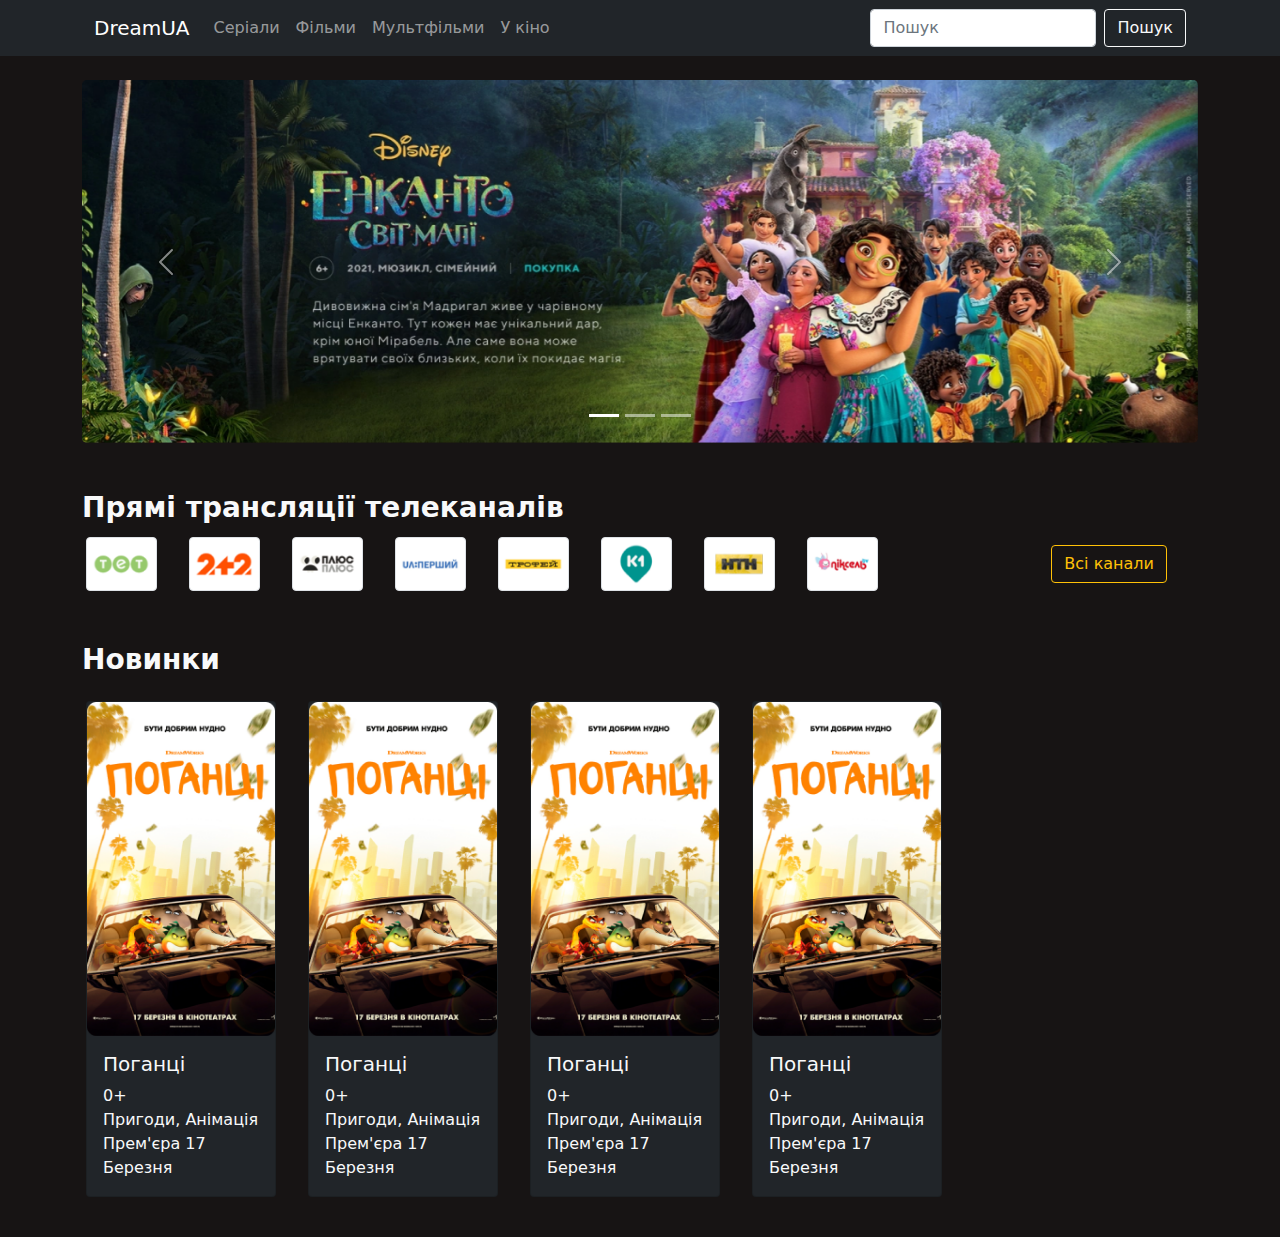
==== index.html @ 16dbdd91 "films site html" ====
<!DOCTYPE html>
<html lang="en">
<head>
  <meta charset="UTF-8">
  <link href="static/css/bootstrap.min.css" rel="stylesheet">
  <link href="static/css/main.css" rel="stylesheet">
  <script src="https://cdn.jsdelivr.net/npm/bootstrap@5.0.0-beta3/dist/js/bootstrap.bundle.min.js"
          integrity="sha384-JEW9xMcG8R+pH31jmWH6WWP0WintQrMb4s7ZOdauHnUtxwoG2vI5DkLtS3qm9Ekf"
          crossorigin="anonymous"></script>

  <title>DreamUA</title>
</head>
<body>
<header class="bg-dark">
  <div class="container">
    <nav class="navbar navbar-expand-sm navbar-dark bg-dark">
      <div class="container">
        <a class="navbar-brand" href="index.html">DreamUA</a>
        <ul class="navbar-nav me-auto">
          <li class="nav-item">
            <a class="nav-link" href="search.html">Серіали</a>
          </li>
          <li class="nav-item">
            <a class="nav-link" href="search.html">Фільми</a>
          </li>
          <li class="nav-item">
            <a class="nav-link" href="search.html">Мультфільми</a>
          </li>
          <li class="nav-item">
            <a class="nav-link" href="search.html">У кіно</a>
          </li>
        </ul>
        <form class="d-flex">
          <input class="form-control me-2" type="search" placeholder="Пошук" aria-label="Search">
          <button class="btn btn-outline-light" type="submit">Пошук</button>
        </form>
      </div>
    </nav>
  </div>
</header>
<div class="container mt-4 mb-4">
  <div id="filmsCarousel" class="carousel slide" data-bs-ride="carousel">
    <div class="carousel-indicators">
      <button type="button" data-bs-target="#filmsCarousel" data-bs-slide-to="0" class="active"
              aria-current="true" aria-label="Slide 1"></button>
      <button type="button" data-bs-target="#filmsCarousel" data-bs-slide-to="1"
              aria-label="Slide 2"></button>
      <button type="button" data-bs-target="#filmsCarousel" data-bs-slide-to="2"
              aria-label="Slide 3"></button>
    </div>
    <div class="carousel-inner rounded-3">
      <div class="carousel-item active" data-bs-interval="10000">
        <img src="static/image/carousel/carousel1.png" class="d-block w-100" alt="...">
      </div>
      <div class="carousel-item" data-bs-interval="2000">
        <img src="static/image/carousel/carousel2.png" class="d-block w-100" alt="...">
      </div>
      <div class="carousel-item">
        <img src="static/image/carousel/carousel3.png" class="d-block w-100" alt="...">
      </div>
    </div>
    <button class="carousel-control-prev" type="button" data-bs-target="#filmsCarousel"
            data-bs-slide="prev">
      <span class="carousel-control-prev-icon" aria-hidden="true"></span>
      <span class="visually-hidden">Previous</span>
    </button>
    <button class="carousel-control-next" type="button" data-bs-target="#filmsCarousel"
            data-bs-slide="next">
      <span class="carousel-control-next-icon" aria-hidden="true"></span>
      <span class="visually-hidden">Next</span>
    </button>
  </div>
  <h3 class="fw-bolder text-light mt-5">Прямі трансляції телеканалів</h3>
  <div class="row mt-1 items d-flex align-items-sm-center">
    <div class="col-lg-1 col-md-2 col-sm-3 m-md-1 mb-1">
      <a href="#">
        <img src="static/image/channel/channel4.png" alt="..." class="img-thumbnail">
      </a>
    </div>
    <div class="col-lg-1 col-md-2 col-sm-3 m-md-1 mb-1">
      <a href="#">
        <img src="static/image/channel/channel5.png" alt="..." class="img-thumbnail">
      </a>
    </div>
    <div class="col-lg-1 col-md-2 col-sm-3 m-md-1 mb-1">
      <a href="#">
        <img src="static/image/channel/channel6.png" alt="..." class="img-thumbnail">
      </a>
    </div>
    <div class="col-lg-1 col-md-2 col-sm-3 m-md-1 mb-1">
      <a href="#">
        <img src="static/image/channel/channel7.png" alt="..." class="img-thumbnail">
      </a>
    </div>
    <div class="col-lg-1 col-md-2 col-sm-3 m-md-1 mb-1">
      <a href="#">
        <img src="static/image/channel/channel8.png" alt="..." class="img-thumbnail">
      </a>
    </div>
    <div class="col-lg-1 col-md-2 col-sm-3 m-md-1 mb-1">
      <a href="#">
        <img src="static/image/channel/channel9.png" alt="..." class="img-thumbnail">
      </a>
    </div>
    <div class="col-lg-1 col-md-2 col-sm-3 m-md-1 mb-1">
      <a href="#">
        <img src="static/image/channel/channel10.png" alt="..." class="img-thumbnail">
      </a>
    </div>
    <div class="col-lg-1 col-md-2 col-sm-3 m-md-1 mb-1">
      <a href="#">
        <img src="static/image/channel/channel11.png" alt="..." class="img-thumbnail">
      </a>
    </div>
    <div class="col-lg-3 col-md-3 col-sm-4">
      <a href="#" class="btn btn-outline-warning float-lg-end float-sm-none">Всі канали</a>
    </div>
  </div>
  <h3 class="fw-bolder text-light mt-5">Новинки</h3>
  <div class="row">
    <div class="card p-0 bg-dark col-lg-2 m-md-3">
      <img src="static/image/newFilms/newFilms1.png" alt="Card image cap">
      <div class="card-body">
        <h5 class="card-title text-light">Поганці</h5>
        <p class="card-text text-light">0+ <br>
          Пригоди, Анімація <br>
          Прем'єра 17 Березня
        </p>
      </div>
    </div>
    <div class="card p-0 bg-dark col-lg-2 m-md-3">
      <img src="static/image/newFilms/newFilms1.png" alt="Card image cap">
      <div class="card-body">
        <h5 class="card-title text-light">Поганці</h5>
        <p class="card-text text-light">0+ <br>
          Пригоди, Анімація <br>
          Прем'єра 17 Березня
        </p>
      </div>
    </div>
    <div class="card p-0 bg-dark col-lg-2 m-md-3">
      <img src="static/image/newFilms/newFilms1.png" alt="Card image cap">
      <div class="card-body">
        <h5 class="card-title text-light">Поганці</h5>
        <p class="card-text text-light">0+ <br>
          Пригоди, Анімація <br>
          Прем'єра 17 Березня
        </p>
      </div>
    </div>
    <div class="card p-0 bg-dark col-lg-2 m-md-3">
      <img src="static/image/newFilms/newFilms1.png" alt="Card image cap">
      <div class="card-body">
        <h5 class="card-title text-light">Поганці</h5>
        <p class="card-text text-light">0+ <br>
          Пригоди, Анімація <br>
          Прем'єра 17 Березня
        </p>
      </div>
    </div>
  </div>
</div>
</body>
</html>
---- static/css/main.css ----
body {
  background-color: #171414;
}

.side-bar {
  background-color: #d2d2d2;
}
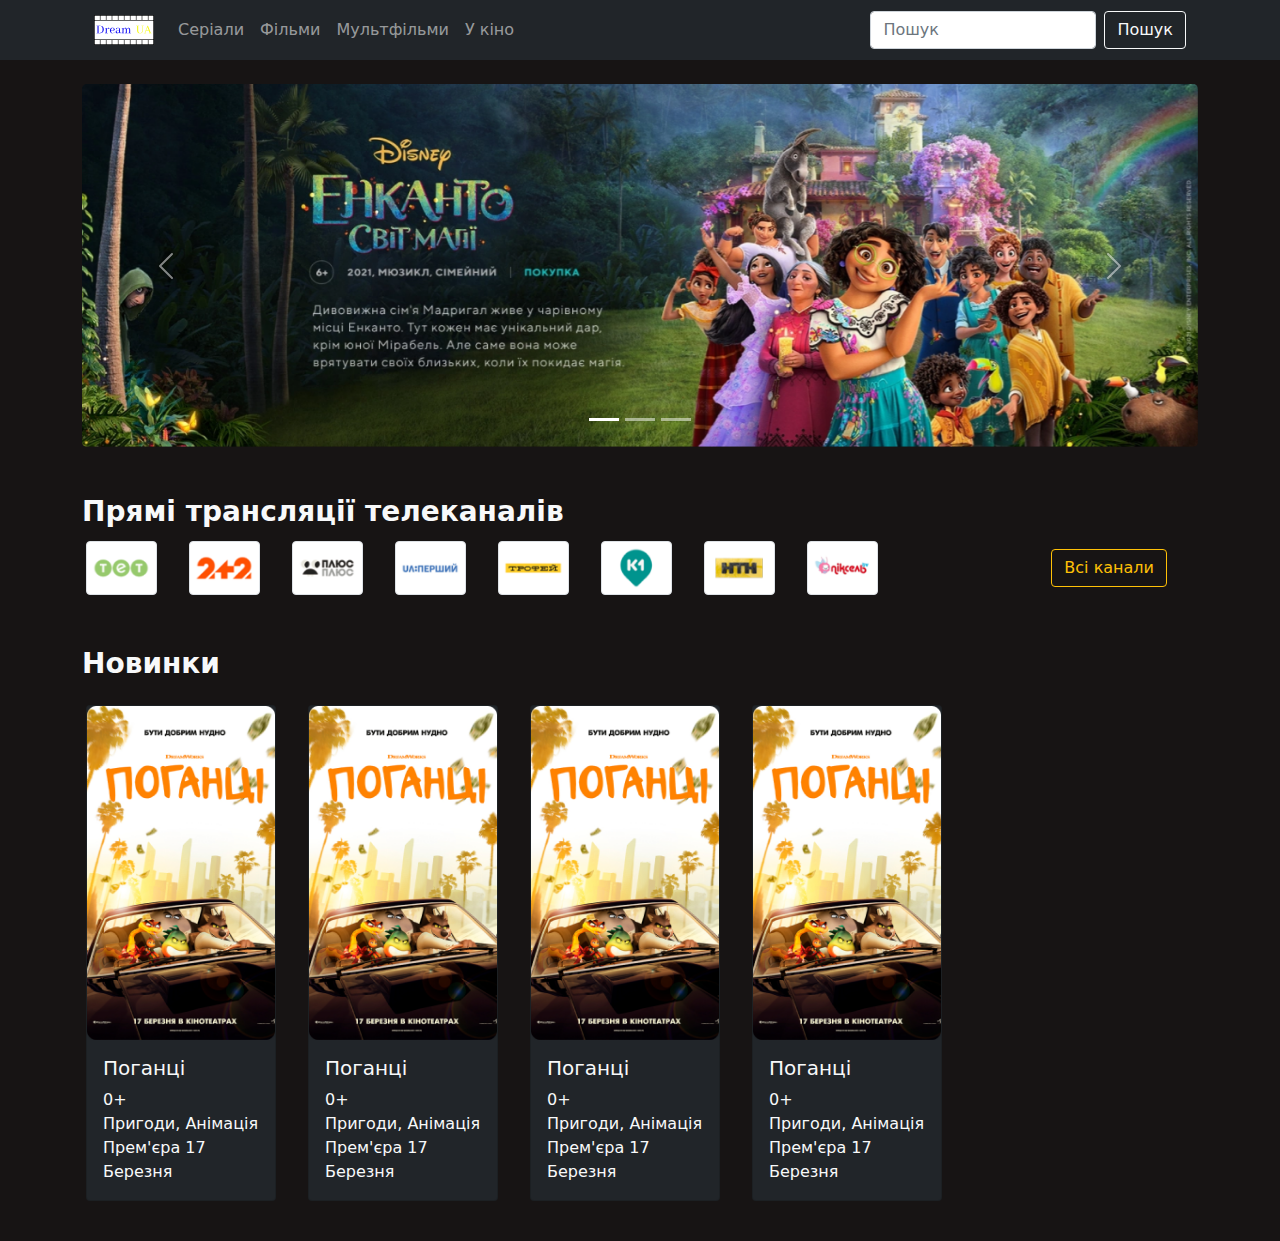
==== commit f3ca0ac3: "logo added" ====
--- a/index.html
+++ b/index.html
@@ -4,6 +4,7 @@
   <meta charset="UTF-8">
   <link href="static/css/bootstrap.min.css" rel="stylesheet">
   <link href="static/css/main.css" rel="stylesheet">
+  <link rel="shortcut icon" type="image/x-icon" href="static/image/logo/DreamUA.svg"/>
   <script src="https://cdn.jsdelivr.net/npm/bootstrap@5.0.0-beta3/dist/js/bootstrap.bundle.min.js"
           integrity="sha384-JEW9xMcG8R+pH31jmWH6WWP0WintQrMb4s7ZOdauHnUtxwoG2vI5DkLtS3qm9Ekf"
           crossorigin="anonymous"></script>
@@ -15,7 +16,9 @@
   <div class="container">
     <nav class="navbar navbar-expand-sm navbar-dark bg-dark">
       <div class="container">
-        <a class="navbar-brand" href="index.html">DreamUA</a>
+        <a class="navbar-brand" href="index.html">
+          <img src="static/image/logo/DreamUA.svg" alt="" width="60" height="34">
+        </a>
         <ul class="navbar-nav me-auto">
           <li class="nav-item">
             <a class="nav-link" href="search.html">Серіали</a>
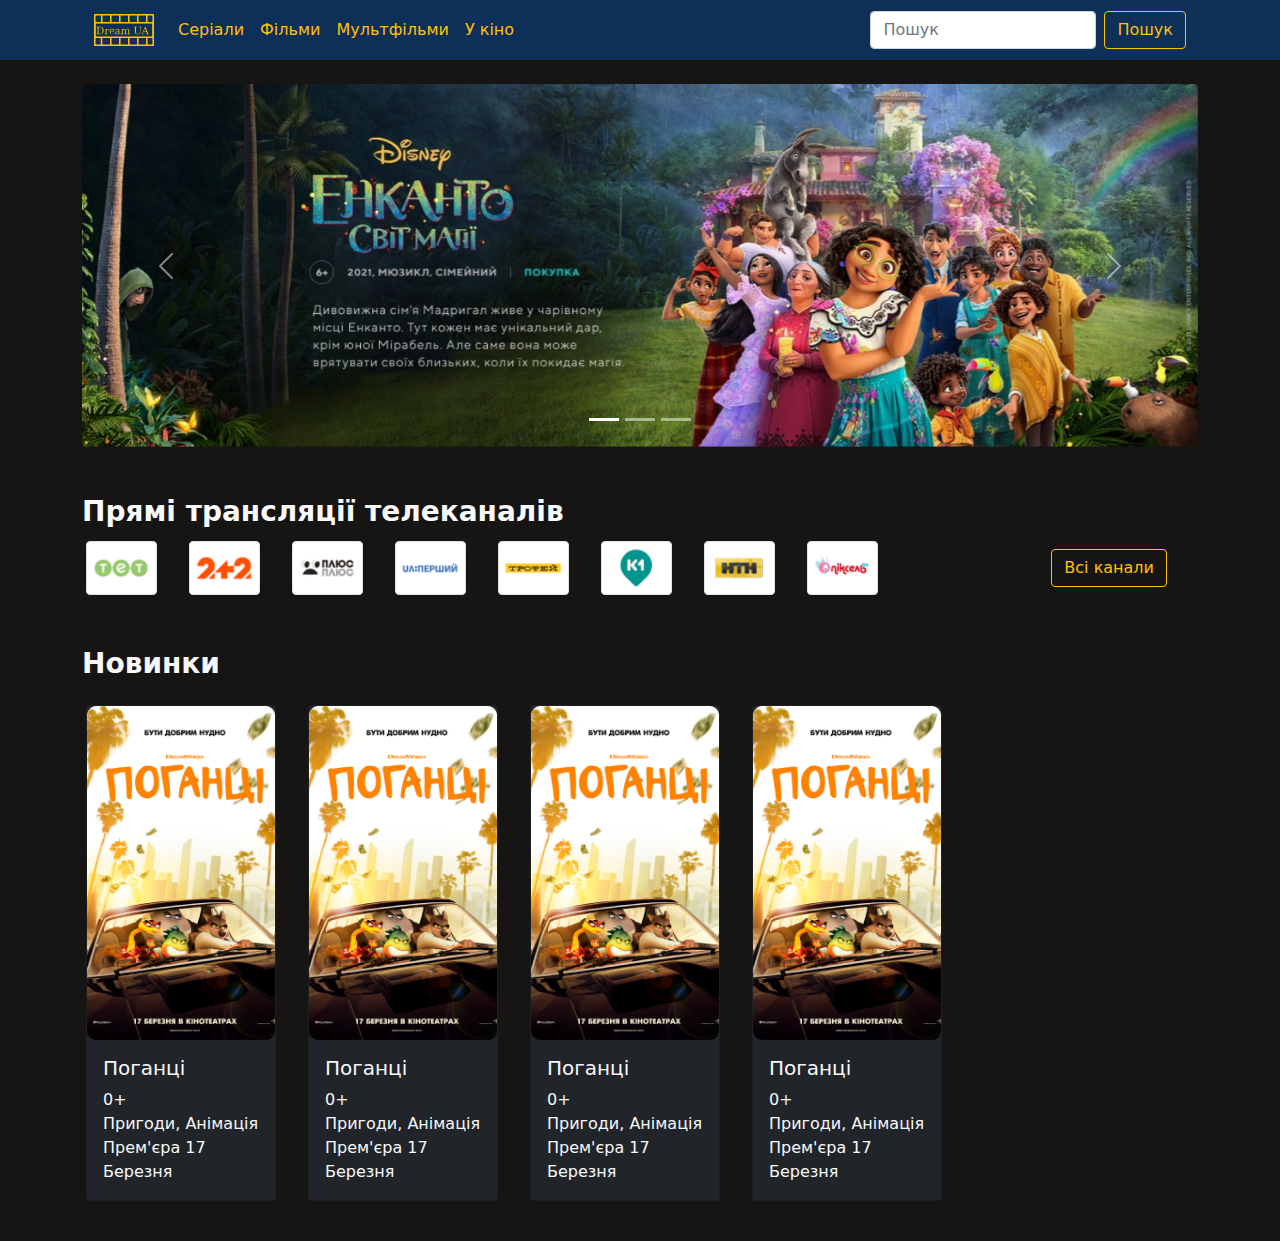
==== commit 4710ede3: "navbar edit" ====
--- a/index.html
+++ b/index.html
@@ -4,7 +4,7 @@
   <meta charset="UTF-8">
   <link href="static/css/bootstrap.min.css" rel="stylesheet">
   <link href="static/css/main.css" rel="stylesheet">
-  <link rel="shortcut icon" type="image/x-icon" href="static/image/logo/DreamUA.svg"/>
+  <link rel="shortcut icon" type="image/x-icon" href="static/image/logo/logo.svg"/>
   <script src="https://cdn.jsdelivr.net/npm/bootstrap@5.0.0-beta3/dist/js/bootstrap.bundle.min.js"
           integrity="sha384-JEW9xMcG8R+pH31jmWH6WWP0WintQrMb4s7ZOdauHnUtxwoG2vI5DkLtS3qm9Ekf"
           crossorigin="anonymous"></script>
@@ -12,30 +12,30 @@
   <title>DreamUA</title>
 </head>
 <body>
-<header class="bg-dark">
+<header>
   <div class="container">
-    <nav class="navbar navbar-expand-sm navbar-dark bg-dark">
+    <nav class="navbar navbar-expand-sm navbar-dark">
       <div class="container">
         <a class="navbar-brand" href="index.html">
-          <img src="static/image/logo/DreamUA.svg" alt="" width="60" height="34">
+          <img src="static/image/logo/logoYellow.svg" alt="" width="60" height="34">
         </a>
         <ul class="navbar-nav me-auto">
           <li class="nav-item">
-            <a class="nav-link" href="search.html">Серіали</a>
+            <a class="nav-link text-warning" href="search.html">Серіали</a>
           </li>
           <li class="nav-item">
-            <a class="nav-link" href="search.html">Фільми</a>
+            <a class="nav-link text-warning" href="search.html">Фільми</a>
           </li>
           <li class="nav-item">
-            <a class="nav-link" href="search.html">Мультфільми</a>
+            <a class="nav-link text-warning" href="search.html">Мультфільми</a>
           </li>
           <li class="nav-item">
-            <a class="nav-link" href="search.html">У кіно</a>
+            <a class="nav-link text-warning" href="search.html">У кіно</a>
           </li>
         </ul>
         <form class="d-flex">
           <input class="form-control me-2" type="search" placeholder="Пошук" aria-label="Search">
-          <button class="btn btn-outline-light" type="submit">Пошук</button>
+          <button class="btn btn-outline-warning" type="submit">Пошук</button>
         </form>
       </div>
     </nav>
--- a/static/css/main.css
+++ b/static/css/main.css
@@ -2,6 +2,10 @@
   background-color: #171414;
 }
 
+header {
+  background-color: #0e2f57;
+}
+
 .side-bar {
-  background-color: #d2d2d2;
+   background-color: #d2d2d2;
 }